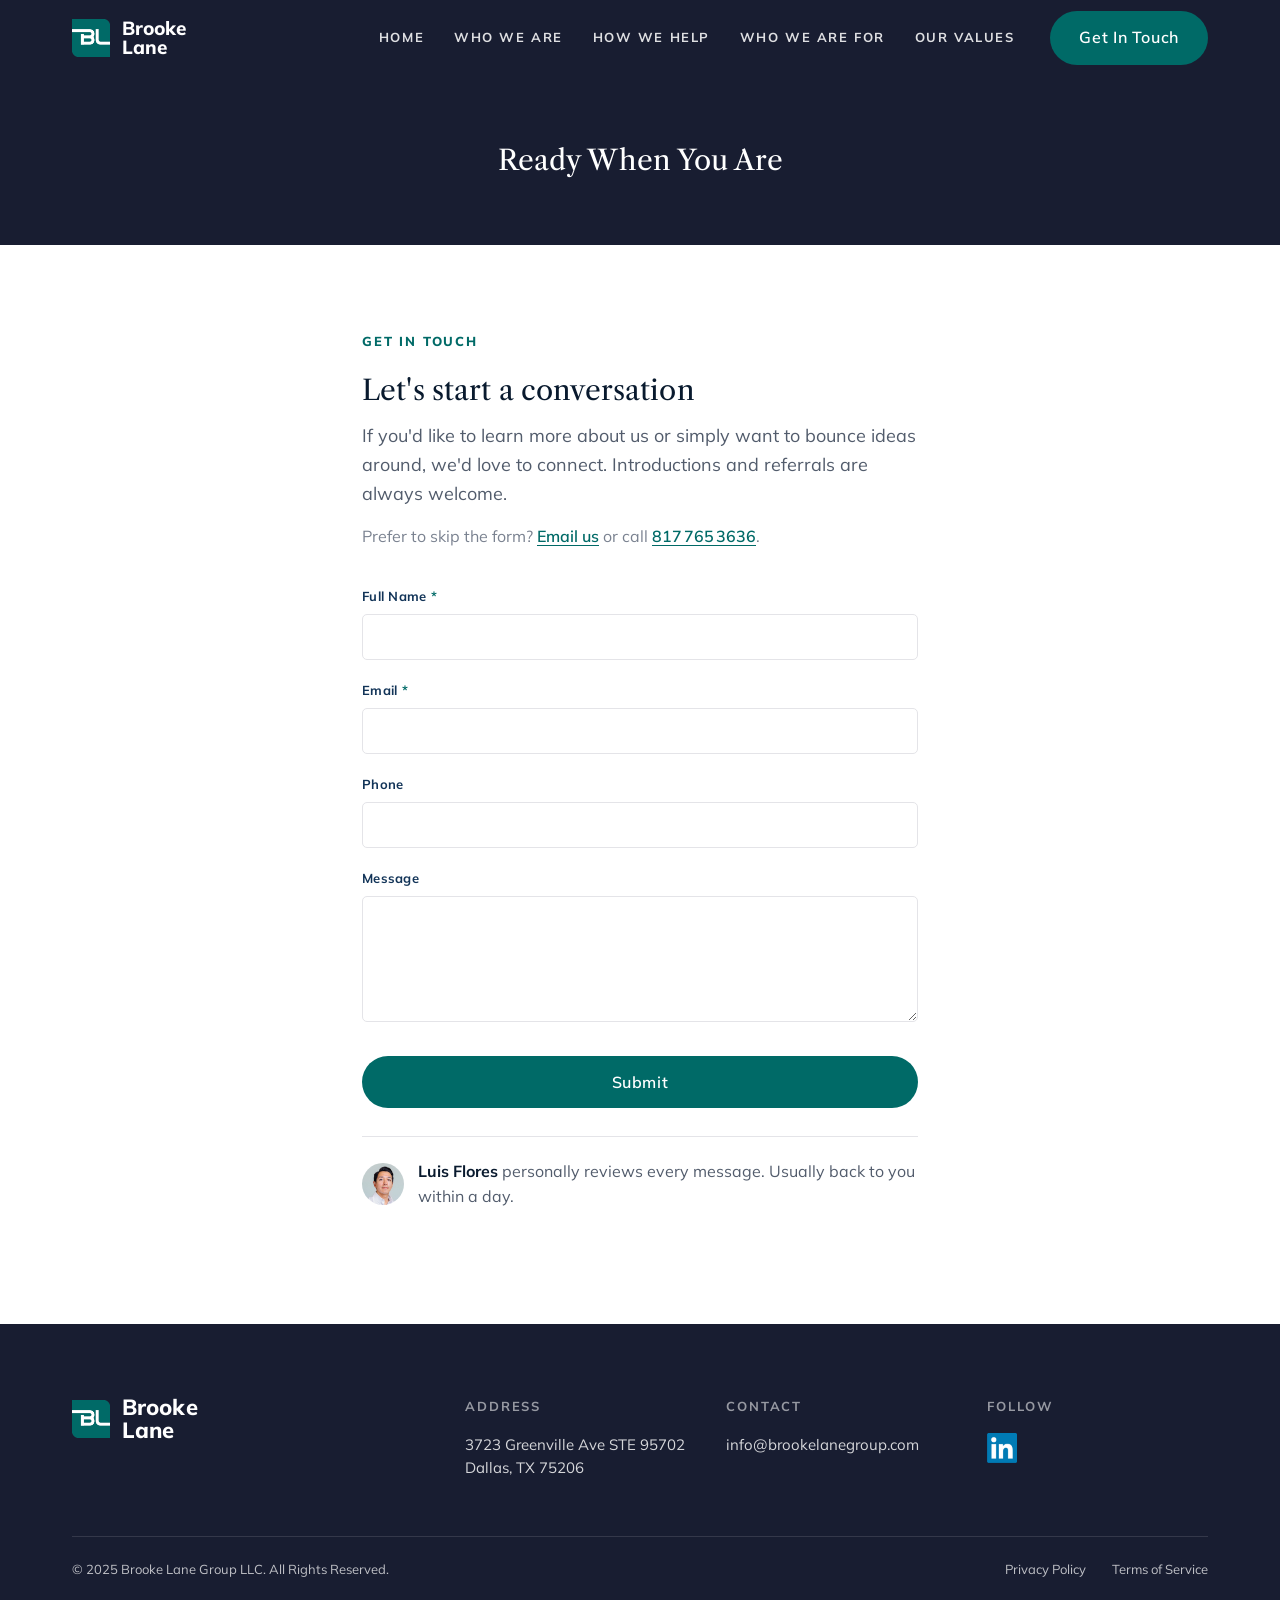
==== contact/index.html @ 053582fc "Clean URLs: drop .html extensions site-wide Restructured each non-root page into a directory with in" ====
<!DOCTYPE html>
<html lang="en">
<head>
<meta charset="UTF-8">
<meta name="viewport" content="width=device-width, initial-scale=1">
<title>Contact | Brooke Lane Group</title>
<meta name="description" content="Get in touch with Brooke Lane Group. Reach out directly or send us a message — introductions and referrals are always welcome.">
<link rel="canonical" href="https://www.brookelanegroup.com/contact">
<meta name="theme-color" content="#181D31">

<meta property="og:type" content="website">
<meta property="og:site_name" content="Brooke Lane Group">
<meta property="og:title" content="Contact | Brooke Lane Group">
<meta property="og:description" content="Reach out directly or send us a message — introductions and referrals are always welcome.">
<meta property="og:url" content="https://www.brookelanegroup.com/contact">
<meta property="og:image" content="https://www.brookelanegroup.com/assets/img/og-image.jpg">
<meta name="twitter:card" content="summary_large_image">

<link rel="icon" type="image/png" sizes="32x32" href="/assets/img/favicon-32.png">
<link rel="apple-touch-icon" href="/assets/img/apple-touch-icon.png">

<link rel="preconnect" href="https://fonts.googleapis.com">
<link rel="preconnect" href="https://fonts.gstatic.com" crossorigin>
<link href="https://fonts.googleapis.com/css2?family=Libre+Caslon+Text:ital,wght@0,400;0,700;1,400&family=Mulish:wght@400;500;600;700;800&display=swap" rel="stylesheet">
<link rel="stylesheet" href="/assets/css/styles.css">
</head>
<body id="top" class="is-loading">

<!-- ===================== Page Loader ===================== -->
<noscript><style>.loader{display:none!important}body.is-loading{overflow:visible!important}</style></noscript>
<div class="loader" id="loader" role="status" aria-label="Loading">
  <img class="loader__mark" src="/assets/img/bl-monogram-mark.png" alt="Brooke Lane">
</div>

<!-- ===================== Navigation ===================== -->
<header class="nav">
  <div class="nav__inner">
    <a class="brand" href="/" aria-label="Brooke Lane Group home">
      <img class="brand__mark" src="/assets/img/bl-monogram.png" alt="Brooke Lane Group">
      <span class="brand__name">Brooke<br>Lane</span>
    </a>
    <button class="nav__toggle" aria-label="Menu" aria-expanded="false" aria-controls="primary-menu">
      <span></span><span></span><span></span>
    </button>
    <nav class="nav__menu" id="primary-menu">
      <a class="nav__link" href="/">Home</a>
      <a class="nav__link" href="/#who-we-are">Who We Are</a>
      <a class="nav__link" href="/#how-we-help">How We Help</a>
      <a class="nav__link" href="/#who-we-are-for">Who We Are For</a>
      <a class="nav__link" href="/#our-values">Our Values</a>
      <a class="btn btn--teal nav__cta" href="/contact/">Get In Touch</a>
    </nav>
  </div>
</header>

<main>

<!-- ===================== Page header ===================== -->
<section class="page-header">
  <div class="container">
    <h1>Ready When You Are</h1>
  </div>
</section>

<!-- ===================== Contact ===================== -->
<section class="section contact">
  <div class="container">

    <div class="contact__intro reveal">
      <p class="eyebrow">Get In Touch</p>
      <h2 class="heading">Let's start a conversation</h2>
      <p>If you'd like to learn more about us or simply want to bounce ideas around, we'd love to connect. Introductions and referrals are always welcome.</p>
      <p class="contact__direct">
        Prefer to skip the form?
        <a data-em="info|brookelanegroup.com" href="#">Email us</a>
        or call <a data-tel="63635677181" data-tel-show href="#">&nbsp;</a>.
      </p>
    </div>

    <!-- Contact form.
         To activate: create a free form at https://formspree.io, then
         replace YOUR_FORM_ID below with the ID it gives you. -->
    <form class="contact__form reveal" action="https://formspree.io/f/YOUR_FORM_ID" method="POST">
      <div class="field">
        <label for="name">Full Name <span class="req">*</span></label>
        <input type="text" id="name" name="name" autocomplete="name" required>
      </div>

      <div class="field">
        <label for="email">Email <span class="req">*</span></label>
        <input type="email" id="email" name="email" autocomplete="email" required>
      </div>

      <div class="field">
        <label for="phone">Phone</label>
        <input type="tel" id="phone" name="phone" autocomplete="tel">
      </div>

      <div class="field">
        <label for="message">Message</label>
        <textarea id="message" name="message" rows="5"></textarea>
      </div>

      <div class="field field--check" id="sms-consent-wrap" hidden>
        <input type="checkbox" id="sms-consent" name="sms_consent" value="yes">
        <label for="sms-consent">I agree to receive text messages from Brooke Lane regarding my inquiry. Message frequency varies. Msg &amp; data rates may apply. See our <a href="/terms-of-service/">Terms of Service</a> and <a href="/privacy-policy/">Privacy Policy</a>.</label>
      </div>

      <!-- spam honeypot — leave empty -->
      <input type="text" name="_gotcha" tabindex="-1" autocomplete="off" style="position:absolute;left:-9999px" aria-hidden="true">

      <p class="form-msg" id="form-msg" role="status" aria-live="polite" hidden></p>
      <button type="submit" class="btn btn--teal">Submit</button>

      <p class="contact__signoff">
        <img class="contact__signoff-avatar" src="/assets/img/luis-flores.jpg" alt="" aria-hidden="true">
        <span><strong>Luis Flores</strong> personally reviews every message. Usually back to you within a day.</span>
      </p>
    </form>

  </div>
</section>

</main>

<!-- ===================== Footer ===================== -->
<footer class="footer">
  <div class="container">
    <div class="footer__top">
      <div class="footer__col">
        <a class="brand" href="/" aria-label="Brooke Lane Group home">
          <img class="brand__mark" src="/assets/img/bl-monogram.png" alt="">
          <span class="brand__name">Brooke<br>Lane</span>
        </a>
      </div>
      <div class="footer__col">
        <h4>Address</h4>
        <p>3723 Greenville Ave STE 95702<br>Dallas, TX 75206</p>
      </div>
      <div class="footer__col">
        <h4>Contact</h4>
        <p><a data-em="info|brookelanegroup.com" data-em-show href="#">&nbsp;</a></p>
      </div>
      <div class="footer__col">
        <h4>Follow</h4>
        <a href="https://www.linkedin.com/company/brooke-lane/" target="_blank" rel="noopener" aria-label="Brooke Lane Group on LinkedIn">
          <img class="footer__social" src="/assets/img/linkedin.png" alt="LinkedIn">
        </a>
      </div>
    </div>
    <div class="footer__bottom">
      <span>&copy; 2025 Brooke Lane Group LLC. All Rights Reserved.</span>
      <span class="footer__links">
        <a href="/privacy-policy/">Privacy Policy</a>
        <a href="/terms-of-service/">Terms of Service</a>
      </span>
    </div>
  </div>
</footer>

<script src="/assets/js/main.js"></script>
</body>
</html>
---- assets/css/styles.css ----
/* ============================================================
   Brooke Lane Group — site styles
   ============================================================ */

/* ------------------------------------------------------------
   TYPE SYSTEM
   ------------------------------------------------------------
   One title size for every title-tier element (hero, page, section,
   subsection titles). Fluid clamp() values interpolate between
   phone (≤560 px) and desktop (≥1025 px).

   Element                    Phone    Desktop  Font     Weight  LH
   ---------------------------------------------------------------------
   Title (.heading,
     .hero__line, .page-header h1, .legal h2)
                              22 px    28 px    Caslon   400     1.15
   Card heading (role/value
     card h3, audience label) 17 px    20 px    Caslon   400     1.15
   Eyebrow / kicker           12 px    13 px    Mulish   700     1.0
   Body paragraph (incl .lead) 16 px   18 px    Mulish   400     1.62
   Body small (card text)     14 px    16 px    Mulish   400     1.50
   Caption / fine print       12 px    13 px    Mulish   400     1.40
   Button label               15 px    16 px    Mulish   600     1.0
   Footer label (h4)          12 px    13 px    Mulish   700     1.0
   Footer body / address      14 px    15 px    Mulish   400     1.55
   ------------------------------------------------------------ */

/* ---------- Design tokens ---------- */
:root {
  --navy-dark: #181D31;   /* hero / footer / nav background */
  --navy:      #123458;   /* serif headings */
  --teal:      #006A67;   /* primary accent */
  --teal-cta:  #2E6E6B;   /* call-to-action panel */
  --ink:       #091A2E;   /* darkest text — titles */
  --body:      #525C6C;   /* body copy */
  --dek:       #3F4A5A;   /* subtitle / dek */
  --muted:     #7A8290;   /* caption / fine print */
  --line:      #E4E4E8;   /* hairline borders */
  --off-white: #FAFAFA;   /* alternating section background */
  --white:     #FFFFFF;

  --serif: "Libre Caslon Text", "Adobe Caslon Pro", Caslon, Georgia, serif;
  --sans:  "Mulish", "Helvetica Neue", Arial, sans-serif;

  /* Type scale — phone → desktop via fluid clamp().
     Title sizes match the WSJ mobile headline scale (~40px on
     iPhone, growing to ~72px on desktop). Each clamp interpolates
     from the phone size at 360px viewport up to the desktop size
     at 1280px viewport. */
  /* One title token used for hero, all headings, and the subtitle.
     Card titles stay smaller for their card-tier role. */
  --fs-title:         clamp(1.375rem, 1.058rem + 1.406vw, 1.75rem); /* 22 → 28 */
  --fs-card-h3:       clamp(1.0625rem, 0.918rem + 0.642vw, 1.25rem);/* 17 → 20 */
  --fs-body:          clamp(1rem,     0.871rem + 0.556vw, 1.125rem);/* 16 → 18 */
  --fs-body-sm:       clamp(0.875rem, 0.745rem + 0.556vw, 1rem);    /* 14 → 16 */
  --fs-eyebrow:       clamp(0.75rem,  0.717rem + 0.139vw, 0.8125rem);/* 12 → 13 */
  --fs-caption:       clamp(0.75rem,  0.717rem + 0.139vw, 0.8125rem);/* 12 → 13 */
  --fs-btn:           clamp(0.9375rem, 0.880rem + 0.278vw, 1rem);   /* 15 → 16 */
  --fs-footer-label:  clamp(0.75rem,  0.717rem + 0.139vw, 0.8125rem);/* 12 → 13 */
  --fs-footer-body:   clamp(0.875rem, 0.846rem + 0.139vw, 0.9375rem);/* 14 → 15 */
  --fs-nav:           0.8125rem;  /* 13 — nav links */

  /* Line heights — tighter on titles to match WSJ density */
  --lh-display: 1.05;   /* hero + page xl */
  --lh-heading: 1.08;   /* section title lg */
  --lh-snug:    1.15;   /* heading-md / card h3 */
  --lh-lead:    1.55;   /* dek */
  --lh-body:    1.62;   /* body paragraphs */
  --lh-tight:   1.40;   /* captions */

  --ls-label: 0.14em;

  --container: 1200px;
  --nav-h: 76px;
  --radius: 6px;
}

/* ---------- Reset ---------- */
*, *::before, *::after { box-sizing: border-box; margin: 0; padding: 0; }
html { scroll-behavior: smooth; scroll-padding-top: var(--nav-h); }
body {
  font-family: var(--sans);
  color: var(--body);
  background: var(--white);
  font-size: var(--fs-body);
  line-height: var(--lh-body);
  -webkit-font-smoothing: antialiased;
  text-rendering: optimizeLegibility;
}
img { max-width: 100%; display: block; }
a { color: inherit; text-decoration: none; }
ul { list-style: none; }
p { font-size: var(--fs-body); }

/* ---------- Layout helpers ---------- */
.container { width: 100%; max-width: var(--container); margin: 0 auto; padding: 0 32px; }
.section { padding: clamp(64px, 9vw, 120px) 0; }
.section--tint { background: var(--off-white); }

/* ---------- Shared type roles ---------- */
.eyebrow {
  font-family: var(--sans);
  font-weight: 800;
  font-size: var(--fs-eyebrow);
  letter-spacing: var(--ls-label);
  text-transform: uppercase;
  color: var(--teal);
  margin-bottom: 22px;
}
.heading {
  font-family: var(--serif);
  font-weight: 400;
  color: var(--ink);
  letter-spacing: 0.005em;
  font-size: var(--fs-title);
  line-height: var(--lh-snug);
}
.text-teal { color: var(--teal); }

.lead {
  font-size: var(--fs-body);
  color: var(--body);
  line-height: var(--lh-body);
}

/* ---------- Buttons ---------- */
.btn {
  display: inline-block;
  font-family: var(--sans);
  font-weight: 600;
  font-size: var(--fs-btn);  /* 15 → 16 */
  letter-spacing: 0.04em;
  padding: 13px 28px;
  border-radius: 999px;
  cursor: pointer;
  border: 1.5px solid transparent;
  transition: transform .18s ease, background-color .18s ease, color .18s ease, box-shadow .18s ease;
}
.btn--teal      { background: var(--teal); color: var(--white); }
.btn--teal:hover{ background: #00524F; transform: translateY(-2px); }
.btn--light     { background: var(--white); color: var(--teal); }
.btn--light:hover{ transform: translateY(-2px); box-shadow: 0 12px 28px rgba(0,0,0,.18); }
.btn--outline   { background: transparent; color: var(--navy); border-color: var(--navy); }
.btn--outline:hover { background: var(--navy); color: var(--white); }

/* ============================================================
   Navigation
   ============================================================ */
.nav {
  position: fixed; top: 0; left: 0; right: 0; z-index: 100;
  height: var(--nav-h);
  background: var(--navy-dark);
  display: flex; align-items: center;
}
.nav__inner {
  width: 100%; max-width: var(--container);
  margin: 0 auto; padding: 0 32px;
  display: flex; align-items: center; justify-content: space-between;
}
.brand { display: flex; align-items: center; gap: 12px; }
.brand__mark { width: 38px; height: 38px; }
.brand__name {
  font-family: var(--sans);
  font-weight: 800;
  color: var(--white);
  font-size: 1.1875rem;      /* 19 */
  line-height: 1.02;
  letter-spacing: 0.005em;
}
.nav__menu { display: flex; align-items: center; gap: 30px; }
.nav__link {
  font-size: var(--fs-nav);
  font-weight: 700;
  letter-spacing: 0.12em;
  text-transform: uppercase;
  color: rgba(255,255,255,.86);
  transition: color .15s ease;
}
.nav__link:hover { color: var(--white); }
.nav__cta { margin-left: 6px; }
.nav__toggle {
  display: none; background: none; border: 0; cursor: pointer;
  width: 42px; height: 42px; padding: 9px;
}
.nav__toggle span {
  display: block; height: 2px; background: var(--white);
  margin: 5px 0; border-radius: 2px; transition: .25s ease;
}

/* ============================================================
   Hero
   ============================================================ */
.hero {
  position: relative;
  min-height: 100vh;
  min-height: 100svh;
  display: flex; align-items: center; justify-content: center;
  text-align: center;
  padding: calc(var(--nav-h) + 40px) 24px 80px;
  background:
    linear-gradient(rgba(24,29,49,.86), rgba(24,29,49,.90)),
    url("../img/hero-bridge.jpg") center 38% / cover no-repeat;
}
.hero__inner { max-width: 960px; }

/* Scroll indicator — "Scroll" label above a thin vertical line that
   pulses (scaleY + opacity), matching the Angel Custom Homes pattern. */
.hero__scroll {
  position: absolute;
  bottom: 2.2rem;
  left: 50%;
  transform: translateX(-50%);
  display: flex;
  flex-direction: column;
  align-items: center;
  gap: 0.7rem;
  color: rgba(255,255,255,.85);
  text-decoration: none;
  font-family: var(--sans);
  font-size: 0.625rem;
  font-weight: 300;
  letter-spacing: 0.25em;
  text-transform: uppercase;
  transition: color .2s ease;
}
.hero__scroll:hover { color: var(--white); }
.hero__scroll-line {
  display: block;
  width: 1px;
  height: 48px;
  background: linear-gradient(currentColor, transparent);
  animation: scrollPulse 2.2s ease-in-out infinite;
}
@keyframes scrollPulse {
  0%, 100% { transform: scaleY(0.4); transform-origin: center top; opacity: 0.4; }
  50%      { transform: scaleY(1);   transform-origin: center top; opacity: 1; }
}
@media (prefers-reduced-motion: reduce) {
  .hero__scroll-line { animation: none; }
}
.hero__line {
  font-family: var(--serif);
  font-weight: 400;
  color: var(--white);
  font-size: var(--fs-title);
  line-height: var(--lh-display);
  min-height: 1.3em;
  /* Force a clean GPU layer so iOS Safari fully repaints the
     typewriter between character changes (avoids sub-pixel
     ghost dots from incomplete composite refreshes). */
  transform: translateZ(0);
  -webkit-font-smoothing: antialiased;
}
#typed { display: inline-block; }
.caret { font-weight: 300; }
.caret.blink { animation: blink 1s steps(1) infinite; }
@keyframes blink { 50% { opacity: 0; } }
.hero__sub {
  font-family: var(--serif);
  font-weight: 400;
  font-style: normal;          /* upright — no cursive */
  color: rgba(255,255,255,.80);
  font-size: clamp(1.125rem, 0.95rem + 0.8vw, 1.5rem); /* 18 → 24 */
  line-height: 1.3;
  letter-spacing: 0.02em;
  margin-top: 16px;
}

/* ============================================================
   Intro
   ============================================================ */
.intro { text-align: center; }
.intro__inner { max-width: 880px; margin: 0 auto; }
.intro__statement {
  font-family: var(--serif);
  font-weight: 400;
  color: var(--ink);
  font-size: var(--fs-title);
  line-height: var(--lh-snug);
}

/* ============================================================
   Momentum (image + overlapping card)
   ============================================================ */
.momentum__layout { position: relative; }
.momentum__image {
  width: 82%;
  margin-left: auto;
  border-radius: var(--radius);
  overflow: hidden;
}
.momentum__image img { width: 100%; height: 540px; object-fit: cover; }
.momentum__card {
  position: absolute;
  top: 50%; left: 0;
  transform: translateY(-50%);
  width: 440px;
  background: var(--white);
  border-radius: var(--radius);
  box-shadow: 0 30px 60px rgba(18,52,88,.14);
  padding: 48px 44px;
}
.momentum__body p { margin-top: 18px; }
.momentum__dek { margin-top: 16px; }

/* ============================================================
   Our Role (cards grid)
   ============================================================ */
.role__head { text-align: center; max-width: 720px; margin: 0 auto 56px; }
.role__head .lead { margin-top: 22px; }
.cards-grid {
  display: grid;
  grid-template-columns: repeat(2, 1fr);
  gap: 26px;
}
.role-card {
  border: 1px solid var(--line);
  border-radius: var(--radius);
  padding: 38px 36px;
  background: var(--white);
  transition: transform .2s ease, box-shadow .2s ease;
}
.role-card:hover { transform: translateY(-4px); box-shadow: 0 20px 40px rgba(18,52,88,.09); }
.role-card__top {
  display: flex; align-items: center; justify-content: space-between;
  gap: 16px; margin-bottom: 16px;
}
.role-card__top h3 {
  font-family: var(--serif); font-weight: 400; color: var(--ink);
  font-size: var(--fs-card-h3); line-height: var(--lh-snug);
}
.role-card__icon { flex: none; color: #C7CAD0; }
.role-card p { font-size: var(--fs-body-sm); }

/* ============================================================
   Who We Are For
   ============================================================ */
.audience__grid {
  display: grid;
  grid-template-columns: 1fr 1fr;
  column-gap: 80px;
  row-gap: 0;
  align-items: start;
}
.audience-list { margin-top: 0; }
.audience__intro { margin: 20px 0 0; }
.audience-list li {
  display: grid;
  grid-template-columns: 48px 1fr;
  gap: 4px 16px;
  padding: 18px 0;
}
.audience-list li:first-child { padding-top: 36px; }
.audience-list__num {
  grid-row: 1 / span 2;
  align-self: start;
  color: var(--teal);
  font-family: var(--sans);
  font-weight: 700;
  font-size: var(--fs-eyebrow);
  letter-spacing: 0.02em;
  padding-top: 6px;
}
.audience-list__label {
  font-family: var(--serif);
  font-weight: 400;
  font-size: var(--fs-card-h3);
  line-height: var(--lh-snug);
  color: var(--ink);
  letter-spacing: 0.005em;
}
.audience-list__desc {
  color: var(--body);
  font-size: var(--fs-body-sm);
  line-height: 1.5;
}

/* ============================================================
   Values
   ============================================================ */
.values__head { max-width: 760px; margin-bottom: 52px; }
.underline-teal {
  border-bottom: 3px solid var(--teal);
  padding-bottom: 2px;
}
.values-grid {
  display: grid;
  grid-template-columns: repeat(4, 1fr);
  gap: 22px;
}
.value-card {
  border: 1px solid var(--line);
  border-radius: var(--radius);
  padding: 28px 26px;
  min-height: 340px;
  display: flex; flex-direction: column;
  background: var(--white);
}
.value-card__num { color: var(--teal); font-weight: 800; font-size: var(--fs-eyebrow); }
/* Fixed gap (not auto) so every body starts at the same height; the h3
   min-height reserves two lines so all titles and the description lines
   below them align across every card. */
.value-card__body { margin-top: clamp(56px, 9vw, 120px); }
.value-card__body h3 {
  font-family: var(--serif); font-weight: 400; color: var(--ink);
  font-size: var(--fs-card-h3); line-height: var(--lh-snug);
  min-height: 2.5em; margin-bottom: 10px;
}
.value-card__body p { font-size: var(--fs-body-sm); }
.value-photo {
  border-radius: var(--radius);
  overflow: hidden;
  min-height: 340px;
}
.value-photo img { width: 100%; height: 100%; object-fit: cover; }

/* ============================================================
   CTA section — full-bleed teal closing that flows into the
   navy footer. Personal sign-off with founder headshot, two
   contact actions (email + phone).
   ============================================================ */
.cta-section {
  background: var(--teal-cta);
  padding: clamp(64px, 9vw, 120px) 0;
  text-align: center;
  color: var(--white);
}
.cta-section__inner {
  max-width: 640px;
  margin: 0 auto;
  display: flex;
  flex-direction: column;
  align-items: center;
}
.cta-section__avatar {
  width: 80px; height: 80px;
  border-radius: 50%;
  object-fit: cover;
  margin-bottom: 12px;
  border: 2px solid rgba(255,255,255,.25);
}
.cta-section__caption {
  font-family: var(--sans);
  font-size: var(--fs-footer-body);
  font-weight: 600;
  color: rgba(255,255,255,.92);
  letter-spacing: 0.02em;
  margin-bottom: 22px;
}
.eyebrow--light { color: rgba(255,255,255,.7); margin-bottom: 14px; }
.cta-section__title { color: var(--white); margin-bottom: 18px; }
.cta-section__body {
  color: rgba(255,255,255,.85);
  line-height: var(--lh-body);
  margin-bottom: 32px;
}
.cta-section__actions {
  display: flex;
  flex-wrap: wrap;
  gap: 12px;
  justify-content: center;
}
.btn--outline-light {
  background: transparent;
  color: var(--white);
  border-color: rgba(255,255,255,.55);
}
.btn--outline-light:hover {
  background: var(--white);
  color: var(--teal-cta);
  transform: translateY(-2px);
}

/* ============================================================
   Footer
   ============================================================ */
.footer { background: var(--navy-dark); color: rgba(255,255,255,.72); }
.footer__top {
  display: grid;
  grid-template-columns: 1.6fr 1fr 1fr 1fr;
  gap: 40px;
  padding: 72px 0 56px;
}
.footer .brand__name { font-size: 1.375rem; }   /* 22 */
.footer__col h4 {
  font-size: var(--fs-footer-label); font-weight: 700; letter-spacing: var(--ls-label);
  text-transform: uppercase; color: rgba(255,255,255,.55);
  margin-bottom: 16px;
}
.footer__col p, .footer__col a {
  font-size: var(--fs-footer-body);
  color: rgba(255,255,255,.82);
  line-height: var(--lh-lead);
}
.footer__col a:hover { color: var(--white); }
.footer__social { width: 30px; }
.footer__bottom {
  display: flex; align-items: center; justify-content: space-between;
  gap: 18px; flex-wrap: wrap;
  padding: 22px 0;
  border-top: 1px solid rgba(255,255,255,.12);
  font-size: var(--fs-eyebrow);
}
.footer__links { display: flex; gap: 26px; }
.footer__links a:hover { color: var(--white); }

/* ============================================================
   Page header (sub pages)
   ============================================================ */
.page-header {
  background: var(--navy-dark);
  color: var(--white);
  padding: calc(var(--nav-h) + 70px) 0 70px;
  text-align: center;
}
.page-header h1 {
  font-family: var(--serif); font-weight: 400;
  font-size: var(--fs-title); line-height: var(--lh-display); color: var(--white);
}
.page-header p { color: rgba(255,255,255,.8); font-size: var(--fs-title); margin-top: 14px; }

/* ============================================================
   Contact
   ============================================================ */
.contact { padding-top: clamp(40px, 6vw, 72px); }
.contact .container { max-width: 620px; }
.contact__intro { text-align: left; margin-bottom: 36px; }
.contact__intro p { margin-top: 14px; }
.contact__direct {
  margin-top: 16px !important;
  font-size: var(--fs-body-sm);
  color: var(--muted);
}
.contact__direct a {
  color: var(--teal);
  font-weight: 600;
  text-decoration: underline;
  text-underline-offset: 3px;
}
.contact__direct a:hover { color: var(--ink); }
.contact__form { display: block; }
.contact__signoff {
  display: flex;
  align-items: center;
  gap: 14px;
  margin-top: 28px;
  padding-top: 22px;
  border-top: 1px solid var(--line);
  font-size: var(--fs-body-sm);
  color: var(--body);
  line-height: 1.55;
}
.contact__signoff-avatar {
  width: 42px; height: 42px;
  border-radius: 50%;
  object-fit: cover;
  flex: none;
}
.contact__signoff strong { color: var(--ink); font-weight: 700; }
.field { margin-bottom: 20px; }
.field label {
  display: block; font-size: var(--fs-eyebrow); font-weight: 700;
  color: var(--navy); margin-bottom: 7px; letter-spacing: 0.02em;
}
.field .req { color: var(--teal); }
.field input,
.field select,
.field textarea {
  width: 100%;
  font-family: var(--sans);
  font-size: var(--fs-body-sm);
  color: var(--ink);
  padding: 12px 14px;
  border: 1px solid var(--line);
  border-radius: 5px;
  background: var(--white);
  transition: border-color .15s ease, box-shadow .15s ease;
}
.field input:focus,
.field select:focus,
.field textarea:focus {
  outline: none;
  border-color: var(--teal);
  box-shadow: 0 0 0 3px rgba(0,106,103,.12);
}
.field textarea { resize: vertical; min-height: 120px; }
.field--check {
  display: grid; grid-template-columns: 20px 1fr; gap: 12px;
  align-items: start;
}
.field--check[hidden] { display: none; }
.field--check input { width: 18px; height: 18px; margin-top: 3px; accent-color: var(--teal); }
.field--check label {
  font-weight: 400; font-size: var(--fs-eyebrow); letter-spacing: 0;
  text-transform: none; color: var(--muted); line-height: 1.55;
}
.field--check a { color: var(--teal); text-decoration: underline; }
.contact__form .btn { width: 100%; margin-top: 6px; padding: 15px; }
.form-msg {
  font-size: var(--fs-body-sm);
  line-height: 1.55;
  padding: 13px 16px;
  border-radius: 5px;
  margin-bottom: 4px;
}
.form-msg--success { background: #E7F1F0; color: #00524F; border: 1px solid #BFD9D7; }
.form-msg--error   { background: #FBECEC; color: #9A3530; border: 1px solid #EAC7C5; }
.form-msg a { color: inherit; text-decoration: underline; font-weight: 700; }

/* ============================================================
   Legal pages
   ============================================================ */
.legal { max-width: 820px; margin: 0 auto; }
.legal .updated {
  font-size: var(--fs-body-sm); color: var(--muted);
  margin-bottom: 40px; padding-bottom: 24px;
  border-bottom: 1px solid var(--line);
}
.legal h2 {
  font-family: var(--serif); font-weight: 400; color: var(--ink);
  font-size: var(--fs-title); line-height: var(--lh-snug); margin: 40px 0 12px;
}
.legal h3 {
  font-family: var(--sans); font-weight: 800; color: var(--navy);
  font-size: var(--fs-body); letter-spacing: 0.01em; margin: 26px 0 8px;
}
.legal p { margin-bottom: 14px; }
.legal ul { list-style: disc; padding-left: 22px; margin-bottom: 16px; }
.legal li { margin-bottom: 6px; }
.legal a { color: var(--teal); text-decoration: underline; }

/* ============================================================
   Page Loader — short brand flash. Green full-screen with the
   BL monogram, then the whole panel slides up to reveal the
   page. ~1.1s total.
   ============================================================ */
.loader {
  position: fixed;
  inset: 0;
  z-index: 9999;
  background: var(--teal);
  display: flex;
  align-items: center;
  justify-content: center;
  transition: transform .6s cubic-bezier(.7,0,.3,1);
  will-change: transform;
}
.loader.is-lift { transform: translateY(-100%); }
body.is-loading { overflow: hidden; }

.loader__mark {
  width: clamp(7rem, 22vw, 16rem);
  height: auto;
  opacity: 0;
  transition: opacity .28s ease;
}
.loader.is-show .loader__mark { opacity: 1; }

@media (prefers-reduced-motion: reduce) {
  .loader, .loader__mark { transition: none; }
}

/* ============================================================
   Reveal-on-scroll animation
   ============================================================ */
.reveal { opacity: 0; transform: translateY(24px); transition: opacity .7s ease, transform .7s ease; }
.reveal.is-visible { opacity: 1; transform: none; }
@media (prefers-reduced-motion: reduce) {
  .reveal { opacity: 1; transform: none; transition: none; }
  html { scroll-behavior: auto; }
  .caret.blink { animation: none; }
}

/* ============================================================
   Responsive
   ============================================================ */
@media (max-width: 1024px) {
  .audience__grid { gap: 40px; }
  .values-grid { grid-template-columns: repeat(2, 1fr); }
  .footer__top { grid-template-columns: 1fr 1fr; gap: 36px; }
}
@media (max-width: 860px) {
  .nav__menu {
    position: fixed; top: var(--nav-h); left: 0; right: 0;
    background: var(--navy-dark);
    flex-direction: column; align-items: flex-start;
    gap: 0; padding: 8px 32px 26px;
    border-top: 1px solid rgba(255,255,255,.1);
    transform: translateY(-130%);
    transition: transform .3s ease;
    max-height: calc(100vh - var(--nav-h)); overflow-y: auto;
  }
  .nav__menu.open { transform: translateY(0); }
  .nav__link { width: 100%; padding: 14px 0; }
  /* "Get In Touch" — strip the button styling inside the open
     mobile menu so it reads as just another nav link. */
  .nav__menu .nav__cta {
    background: transparent;
    color: rgba(255,255,255,.86);
    border: none;
    border-radius: 0;
    padding: 14px 0;
    margin: 0;
    width: 100%;
    text-align: left;
    font-family: var(--sans);
    font-size: var(--fs-nav);
    font-weight: 700;
    letter-spacing: 0.12em;
    text-transform: uppercase;
  }
  .nav__menu .nav__cta:hover {
    background: transparent;
    color: var(--white);
    transform: none;
  }
  .nav__toggle { display: block; }

  .momentum__image { width: 100%; }
  .momentum__image img { height: 340px; }
  .momentum__card {
    position: static; transform: none; width: auto;
    margin: -60px 16px 0; padding: 36px 30px;
  }
  .audience__grid {
    grid-template-columns: 1fr;
    column-gap: 0;
    row-gap: 0;
  }
  .footer__bottom { justify-content: flex-start; }
}

/* Phone layout — match Wix mobile: 2-col card grids, interleaved
   value photos in a zig-zag, smaller headings, tighter padding. */
@media (max-width: 560px) {
  :root {
    --section-y: 40px;
  }
  .container { padding: 0 20px; }
  .nav__inner { padding: 0 20px; }
  .footer__top { grid-template-columns: 1fr; gap: 30px; }

  /* The site-wide clamp() type scale already produces the phone
     sizes (16px body, 12px eyebrow, 18px dek, etc.) at this
     viewport, so no font-size overrides are needed here. */

  /* Section padding (override the big clamp from .section) */
  .section { padding: var(--section-y) 0; }

  /* Nav — smaller brand mark on phones to match Wix */
  .brand__mark { width: 30px; height: 30px; }
  .brand__name { font-size: 1.05rem; line-height: 1.05; }

  /* Hero — full viewport on phones */
  .hero { padding: calc(var(--nav-h) + 24px) 20px 96px; }
  .hero__sub { margin-top: 12px; }
  .hero__scroll { bottom: 1.6rem; gap: 0.55rem; }
  .hero__scroll-line { height: 38px; }

  /* Role cards: keep 2-col on phones (Wix does this) — icon on top,
     heading below, body below. */
  .cards-grid { grid-template-columns: repeat(2, 1fr); gap: 12px; }
  .role-card { padding: 20px 16px; }
  .role-card__top {
    flex-direction: column-reverse;
    align-items: flex-start;
    gap: 12px;
    margin-bottom: 10px;
  }
  .role-card__icon { width: 28px; height: 28px; }

  /* Audience — 01/02/03/04 numbers visible on the left, label and
     short one-line description stacked to the right. */
  .audience-list li {
    grid-template-columns: 36px 1fr;
    gap: 2px 12px;
    padding: 16px 0;
  }
  .audience-list__num { padding-top: 4px; }

  /* Values: 2-col with photos interleaved in Wix's mobile zig-zag.
     HTML order is 01, ph1, 02, 03, ph2, 04, 05, ph3 — reorder
     via flex/grid 'order' so phones display:
       01 02
       ph 03
       04 ph
       ph 05    */
  .values-grid {
    grid-template-columns: repeat(2, 1fr);
    gap: 12px;
  }
  .values-grid > *:nth-child(1) { order: 1; }   /* 01 */
  .values-grid > *:nth-child(3) { order: 2; }   /* 02 */
  .values-grid > *:nth-child(2) { order: 3; }   /* ph1 */
  .values-grid > *:nth-child(4) { order: 4; }   /* 03 */
  .values-grid > *:nth-child(6) { order: 5; }   /* 04 */
  .values-grid > *:nth-child(5) { order: 6; }   /* ph2 */
  .values-grid > *:nth-child(8) { order: 7; }   /* ph3 */
  .values-grid > *:nth-child(7) { order: 8; }   /* 05 */

  /* Photos and cards stretch to match in each row so they appear as
     equal-sized tiles in the 2-col grid. */
  .values-grid { align-items: stretch; }
  .value-card, .value-photo { min-height: 0; height: 100%; }
  .value-card { padding: 18px 14px; }
  .value-card h3 { margin-bottom: 6px; }
  .value-photo { aspect-ratio: auto; }
  .value-photo img { width: 100%; height: 100%; object-fit: cover; }

  /* Momentum: editorial order on phones — eyebrow + heading, image,
     body. Dissolve the desktop card wrapper so its children become
     siblings of the image, then order them. */
  .momentum__layout { display: flex; flex-direction: column; }
  .momentum__card {
    display: contents;
  }
  .momentum__head { order: 1; }
  .momentum__image { order: 2; margin-top: 14px; }
  .momentum__image img { height: 220px; }
  .momentum__body { order: 3; margin-top: 14px; }
  .momentum__body p { margin-top: 0; }

  /* CTA section — tighter padding on phone */
  .cta-section { padding: 56px 0; }
  .cta-section__inner { padding: 0 24px; }
  .cta-section__actions .btn { min-width: 120px; }
}
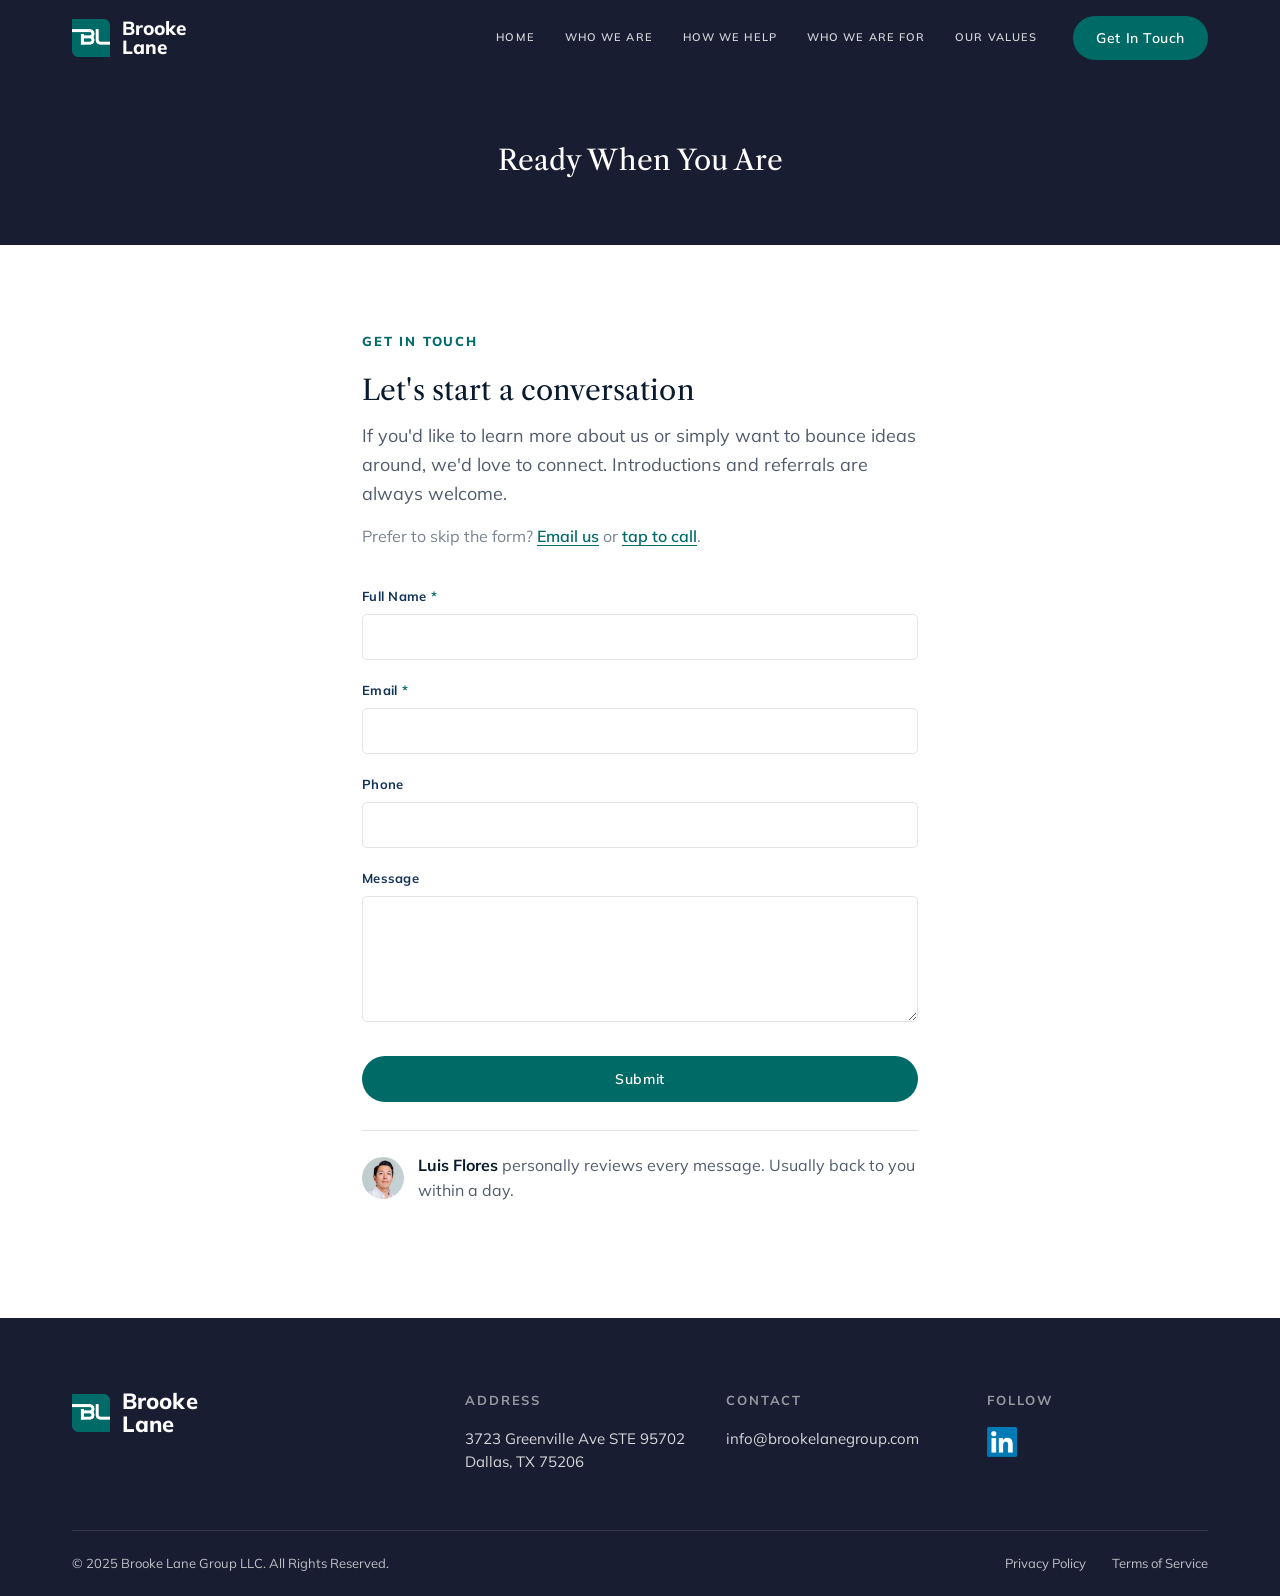
==== commit 4e371256: "Contact page direct line: hide the phone number too Matches the home CTA pattern — the phone number " ====
--- a/contact/index.html
+++ b/contact/index.html
@@ -12,9 +12,14 @@
 <meta property="og:site_name" content="Brooke Lane Group">
 <meta property="og:title" content="Contact | Brooke Lane Group">
 <meta property="og:description" content="Reach out directly or send us a message — introductions and referrals are always welcome.">
-<meta property="og:url" content="https://www.brookelanegroup.com/contact">
+<meta property="og:url" content="https://www.brookelanegroup.com/contact/">
 <meta property="og:image" content="https://www.brookelanegroup.com/assets/img/og-image.jpg">
+<meta property="og:image:width" content="1200">
+<meta property="og:image:height" content="630">
+<meta property="og:image:alt" content="Brooke Lane Group — People-first. Long-term.">
 <meta name="twitter:card" content="summary_large_image">
+<meta name="twitter:image" content="https://www.brookelanegroup.com/assets/img/og-image.jpg">
+<meta name="twitter:image:alt" content="Brooke Lane Group — People-first. Long-term.">
 
 <link rel="icon" type="image/png" sizes="32x32" href="/assets/img/favicon-32.png">
 <link rel="apple-touch-icon" href="/assets/img/apple-touch-icon.png">
@@ -73,14 +78,13 @@
       <p class="contact__direct">
         Prefer to skip the form?
         <a data-em="info|brookelanegroup.com" href="#">Email us</a>
-        or call <a data-tel="63635677181" data-tel-show href="#">&nbsp;</a>.
+        or <a data-tel="63635677181" href="#">tap to call</a>.
       </p>
     </div>
 
-    <!-- Contact form.
-         To activate: create a free form at https://formspree.io, then
-         replace YOUR_FORM_ID below with the ID it gives you. -->
-    <form class="contact__form reveal" action="https://formspree.io/f/YOUR_FORM_ID" method="POST">
+    <!-- Contact form. Submissions go to Formspree, which forwards to
+         info@brookelanegroup.com. -->
+    <form class="contact__form reveal" action="https://formspree.io/f/xykvbkdy" method="POST">
       <div class="field">
         <label for="name">Full Name <span class="req">*</span></label>
         <input type="text" id="name" name="name" autocomplete="name" required>
--- a/assets/css/styles.css
+++ b/assets/css/styles.css
@@ -55,10 +55,10 @@
   --fs-body-sm:       clamp(0.875rem, 0.745rem + 0.556vw, 1rem);    /* 14 → 16 */
   --fs-eyebrow:       clamp(0.75rem,  0.717rem + 0.139vw, 0.8125rem);/* 12 → 13 */
   --fs-caption:       clamp(0.75rem,  0.717rem + 0.139vw, 0.8125rem);/* 12 → 13 */
-  --fs-btn:           clamp(0.9375rem, 0.880rem + 0.278vw, 1rem);   /* 15 → 16 */
+  --fs-btn:           clamp(0.8125rem, 0.755rem + 0.278vw, 0.875rem); /* 13 → 14 */
   --fs-footer-label:  clamp(0.75rem,  0.717rem + 0.139vw, 0.8125rem);/* 12 → 13 */
   --fs-footer-body:   clamp(0.875rem, 0.846rem + 0.139vw, 0.9375rem);/* 14 → 15 */
-  --fs-nav:           0.8125rem;  /* 13 — nav links */
+  --fs-nav:           0.6875rem;  /* 11 — nav links (small caps, tracked) */
 
   /* Line heights — tighter on titles to match WSJ density */
   --lh-display: 1.05;   /* hero + page xl */
@@ -128,9 +128,9 @@
   display: inline-block;
   font-family: var(--sans);
   font-weight: 600;
-  font-size: var(--fs-btn);  /* 15 → 16 */
+  font-size: var(--fs-btn);  /* 13 → 14 */
   letter-spacing: 0.04em;
-  padding: 13px 28px;
+  padding: 10px 22px;
   border-radius: 999px;
   cursor: pointer;
   border: 1.5px solid transparent;
@@ -170,10 +170,10 @@
 .nav__menu { display: flex; align-items: center; gap: 30px; }
 .nav__link {
   font-size: var(--fs-nav);
-  font-weight: 700;
-  letter-spacing: 0.12em;
+  font-weight: 600;
+  letter-spacing: 0.1em;
   text-transform: uppercase;
-  color: rgba(255,255,255,.86);
+  color: rgba(255,255,255,.82);
   transition: color .15s ease;
 }
 .nav__link:hover { color: var(--white); }
@@ -181,7 +181,10 @@
 .nav__toggle {
   display: none; background: none; border: 0; cursor: pointer;
   width: 42px; height: 42px; padding: 9px;
-}
+  opacity: 0.72;
+  transition: opacity .15s ease;
+}
+.nav__toggle:hover { opacity: 1; }
 .nav__toggle span {
   display: block; height: 2px; background: var(--white);
   margin: 5px 0; border-radius: 2px; transition: .25s ease;
@@ -416,59 +419,147 @@
 
 /* ============================================================
    CTA section — full-bleed teal closing that flows into the
-   navy footer. Personal sign-off with founder headshot, two
-   contact actions (email + phone).
+   navy footer. Single confident centered column with a
+   "letterhead" structure (small photo + name + bio at top),
+   then the headline, body, two equally-weighted buttons,
+   and a trust micro-line at the bottom. Reads as a personal
+   letter rather than a multi-column landing-page card —
+   identical structure on desktop and phone (no awkward
+   reflow), just scaled.
    ============================================================ */
 .cta-section {
-  background: var(--teal-cta);
-  padding: clamp(64px, 9vw, 120px) 0;
-  text-align: center;
+  background: linear-gradient(160deg, #2E6E6B 0%, #235855 100%);
+  padding: clamp(56px, 6.5vw, 96px) 0 clamp(56px, 6.5vw, 96px);
   color: var(--white);
-}
-.cta-section__inner {
-  max-width: 640px;
+  position: relative;
+}
+.cta-section::before {
+  content: "";
+  position: absolute;
+  top: 0; left: 0; right: 0;
+  height: 1px;
+  background: linear-gradient(90deg, transparent, rgba(255,255,255,.18), transparent);
+}
+.cta-section__container {
+  max-width: 580px;
   margin: 0 auto;
+  padding: 0 24px;
+  text-align: left;          /* article-style: everything left-aligned */
+}
+
+/* Headline */
+.cta-section__title {
+  color: var(--white);
+  margin: 0 0 18px;
+  letter-spacing: -0.005em;
+  text-wrap: balance;
+}
+
+/* Body */
+.cta-section__body {
+  color: rgba(255,255,255,.88);
+  line-height: var(--lh-body);
+  margin: 0 0 clamp(28px, 3.5vw, 40px);
+  text-wrap: pretty;
+}
+
+/* NYT-style byline — horizontal block with photo on the left
+   and name + role stacked to the right. Reads as a quiet
+   editorial attribution rather than a centered "founder" tile. */
+.cta-section__byline {
   display: flex;
+  align-items: center;
+  gap: 14px;
+  margin-bottom: clamp(28px, 3.5vw, 40px);
+}
+.cta-section__avatar {
+  width: 52px; height: 52px;
+  border-radius: 50%;
+  object-fit: cover;
+  display: block;
+  flex: none;
+  box-shadow:
+    0 1px 0 rgba(255,255,255,.16) inset,
+    0 8px 18px rgba(0,0,0,.20),
+    0 2px 5px rgba(0,0,0,.14);
+}
+.cta-section__byline-text { line-height: 1.3; }
+.cta-section__byline-name {
+  font-family: var(--serif);
+  font-size: 1.0625rem;
+  font-weight: 700;
+  color: var(--white);
+  margin: 0;
+  letter-spacing: 0;
+}
+.cta-section__byline-role {
+  font-family: var(--sans);
+  font-size: var(--fs-body-sm);
+  font-weight: 400;
+  color: rgba(255,255,255,.65);
+  margin: 2px 0 0;
+  letter-spacing: 0.01em;
+}
+
+/* Single primary action — Email pill + "or tap to call" line
+   stacked vertically inside an inline-flex column so the
+   wrapper sizes to the button's width and the alt line is
+   automatically centered under the button. */
+.cta-section__actions {
+  display: inline-flex;
   flex-direction: column;
   align-items: center;
-}
-.cta-section__avatar {
-  width: 80px; height: 80px;
-  border-radius: 50%;
-  object-fit: cover;
-  margin-bottom: 12px;
-  border: 2px solid rgba(255,255,255,.25);
-}
-.cta-section__caption {
-  font-family: var(--sans);
-  font-size: var(--fs-footer-body);
-  font-weight: 600;
-  color: rgba(255,255,255,.92);
-  letter-spacing: 0.02em;
-  margin-bottom: 22px;
-}
-.eyebrow--light { color: rgba(255,255,255,.7); margin-bottom: 14px; }
-.cta-section__title { color: var(--white); margin-bottom: 18px; }
-.cta-section__body {
-  color: rgba(255,255,255,.85);
-  line-height: var(--lh-body);
-  margin-bottom: 32px;
-}
-.cta-section__actions {
-  display: flex;
-  flex-wrap: wrap;
-  gap: 12px;
-  justify-content: center;
-}
-.btn--outline-light {
-  background: transparent;
-  color: var(--white);
-  border-color: rgba(255,255,255,.55);
-}
-.btn--outline-light:hover {
+  margin: 0;
+}
+.cta-section__btn {
+  min-width: 144px;
+  padding: 9px 36px;
+  font-size: var(--fs-btn);
+  box-shadow: 0 12px 26px rgba(0,0,0,.16);
+}
+.cta-section__btn:hover { transform: translateY(-2px); box-shadow: 0 16px 32px rgba(0,0,0,.22); }
+.cta-section__btn--email {
   background: var(--white);
   color: var(--teal-cta);
-  transform: translateY(-2px);
+}
+.cta-section__btn--email:hover { background: var(--white); color: #1c4744; }
+
+/* "or tap to call" supporting link — number is never visible in
+   the DOM (just lives inside the tel: href), defeating phone-
+   scraping bots while keeping tap-to-dial working for humans. */
+.cta-section__alt {
+  font-size: var(--fs-body-sm);
+  color: rgba(255,255,255,.65);
+  margin: 12px 0 0;
+  text-align: center;
+}
+.cta-section__phone-link {
+  color: var(--white);
+  font-weight: 600;
+  border-bottom: 1px solid rgba(255,255,255,.35);
+  padding-bottom: 1px;
+  transition: border-color .15s ease;
+}
+.cta-section__phone-link:hover { border-color: var(--white); }
+
+/* Trust micro-line */
+.cta-section__trust {
+  font-size: var(--fs-caption);
+  font-weight: 400;
+  letter-spacing: .02em;
+  color: rgba(255,255,255,.66);
+  margin: 0;
+}
+
+@media (max-width: 480px) {
+  .cta-section__avatar { width: 48px; height: 48px; }
+  .cta-section__btn {
+    flex: none;
+    min-width: 0;
+    padding: 5px 32px;        /* slimmer pill */
+    font-size: 0.9375rem;
+    box-shadow: 0 8px 18px rgba(0,0,0,.14);
+  }
 }
 
 /* ============================================================
@@ -518,6 +609,22 @@
   font-size: var(--fs-title); line-height: var(--lh-display); color: var(--white);
 }
 .page-header p { color: rgba(255,255,255,.8); font-size: var(--fs-title); margin-top: 14px; }
+
+/* ============================================================
+   404 page
+   ============================================================ */
+.not-found {
+  padding: calc(var(--nav-h) + 80px) 0 100px;
+  text-align: center;
+}
+.not-found .container { max-width: 620px; }
+.not-found .lead { margin: 18px 0 32px; }
+.not-found__actions {
+  display: flex;
+  justify-content: center;
+  gap: 12px;
+  flex-wrap: wrap;
+}
 
 /* ============================================================
    Contact
@@ -595,7 +702,7 @@
   text-transform: none; color: var(--muted); line-height: 1.55;
 }
 .field--check a { color: var(--teal); text-decoration: underline; }
-.contact__form .btn { width: 100%; margin-top: 6px; padding: 15px; }
+.contact__form .btn { width: 100%; margin-top: 6px; padding: 13px; }
 .form-msg {
   font-size: var(--fs-body-sm);
   line-height: 1.55;
@@ -819,9 +926,4 @@
   .momentum__image img { height: 220px; }
   .momentum__body { order: 3; margin-top: 14px; }
   .momentum__body p { margin-top: 0; }
-
-  /* CTA section — tighter padding on phone */
-  .cta-section { padding: 56px 0; }
-  .cta-section__inner { padding: 0 24px; }
-  .cta-section__actions .btn { min-width: 120px; }
-}
+}
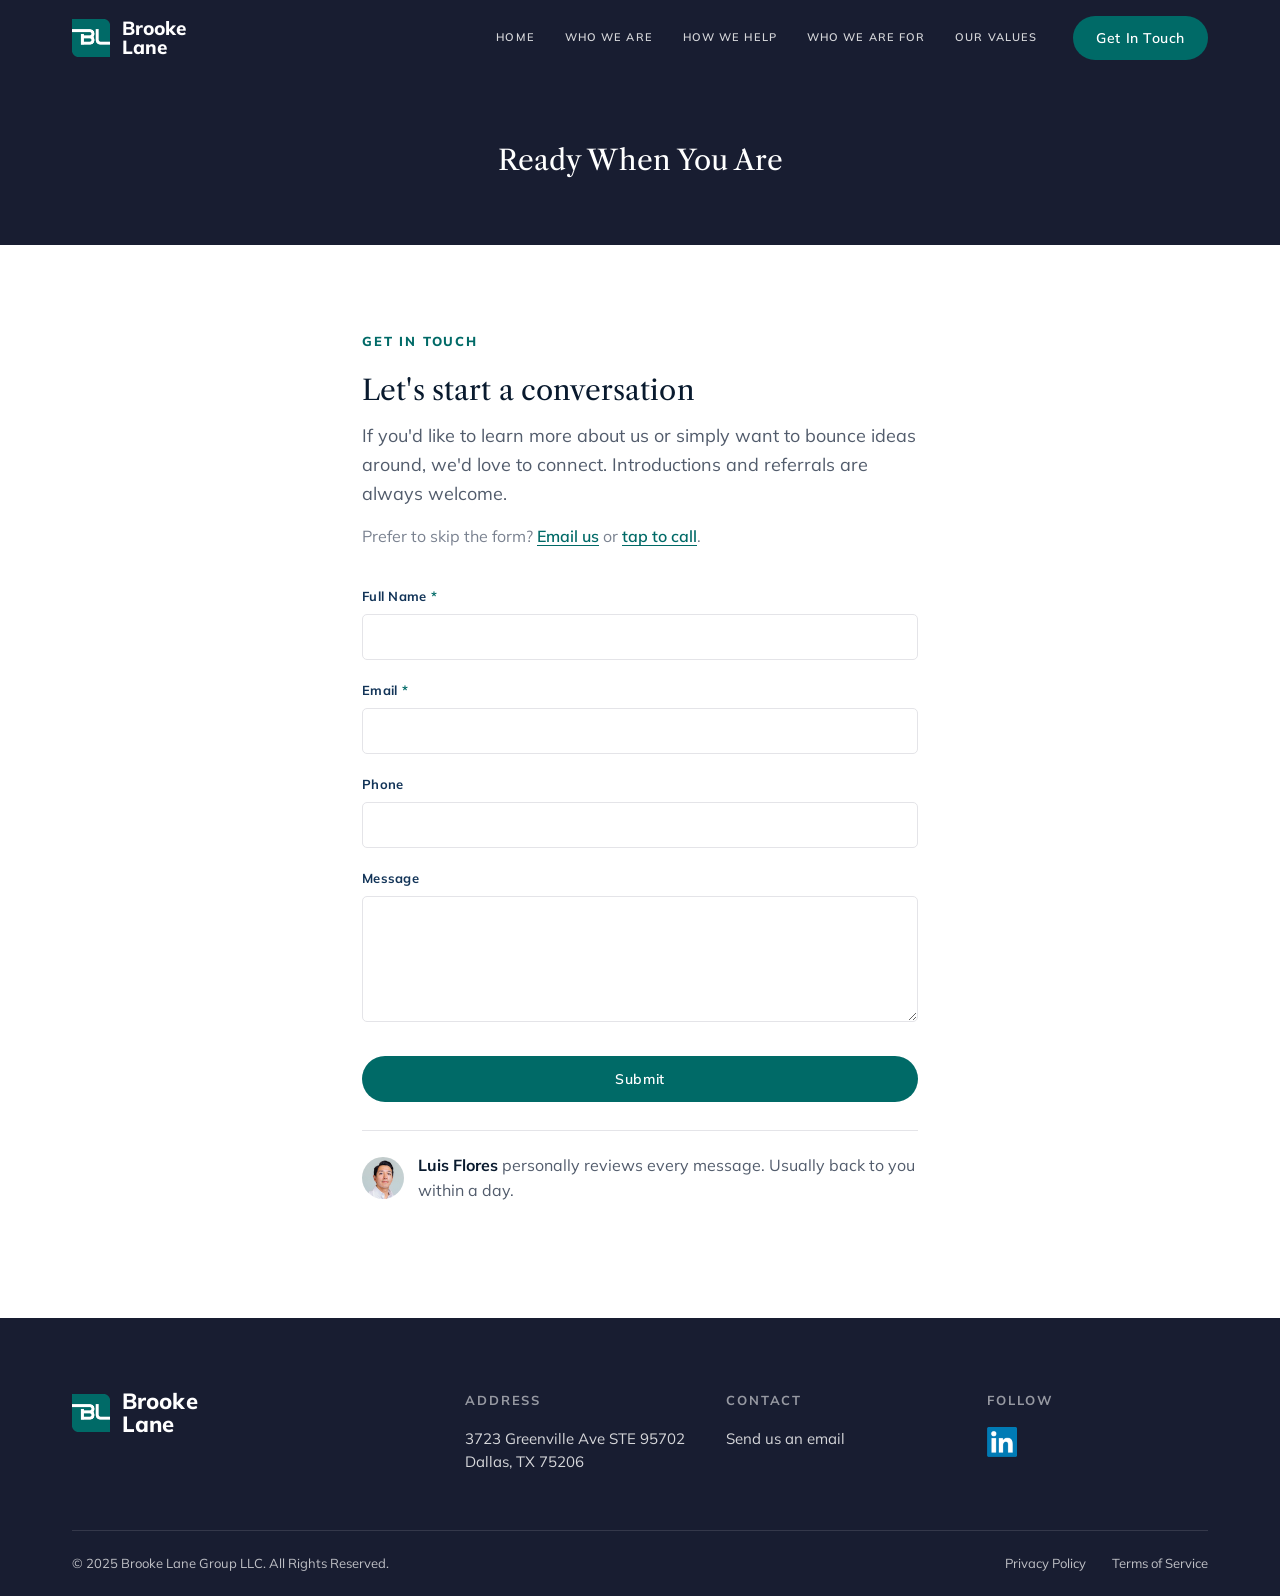
==== commit 6fba0d73: "Footer: replace revealed email with 'Send us an email' mailto link" ====
--- a/contact/index.html
+++ b/contact/index.html
@@ -82,8 +82,7 @@
       </p>
     </div>
 
-    <!-- Contact form. Submissions go to Formspree, which forwards to
-         info@brookelanegroup.com. -->
+    <!-- Contact form. Submissions go to Formspree, which forwards to our inbox. -->
     <form class="contact__form reveal" action="https://formspree.io/f/xykvbkdy" method="POST">
       <div class="field">
         <label for="name">Full Name <span class="req">*</span></label>
@@ -143,7 +142,7 @@
       </div>
       <div class="footer__col">
         <h4>Contact</h4>
-        <p><a data-em="info|brookelanegroup.com" data-em-show href="#">&nbsp;</a></p>
+        <p><a data-em="info|brookelanegroup.com" href="#">Send us an email</a></p>
       </div>
       <div class="footer__col">
         <h4>Follow</h4>
